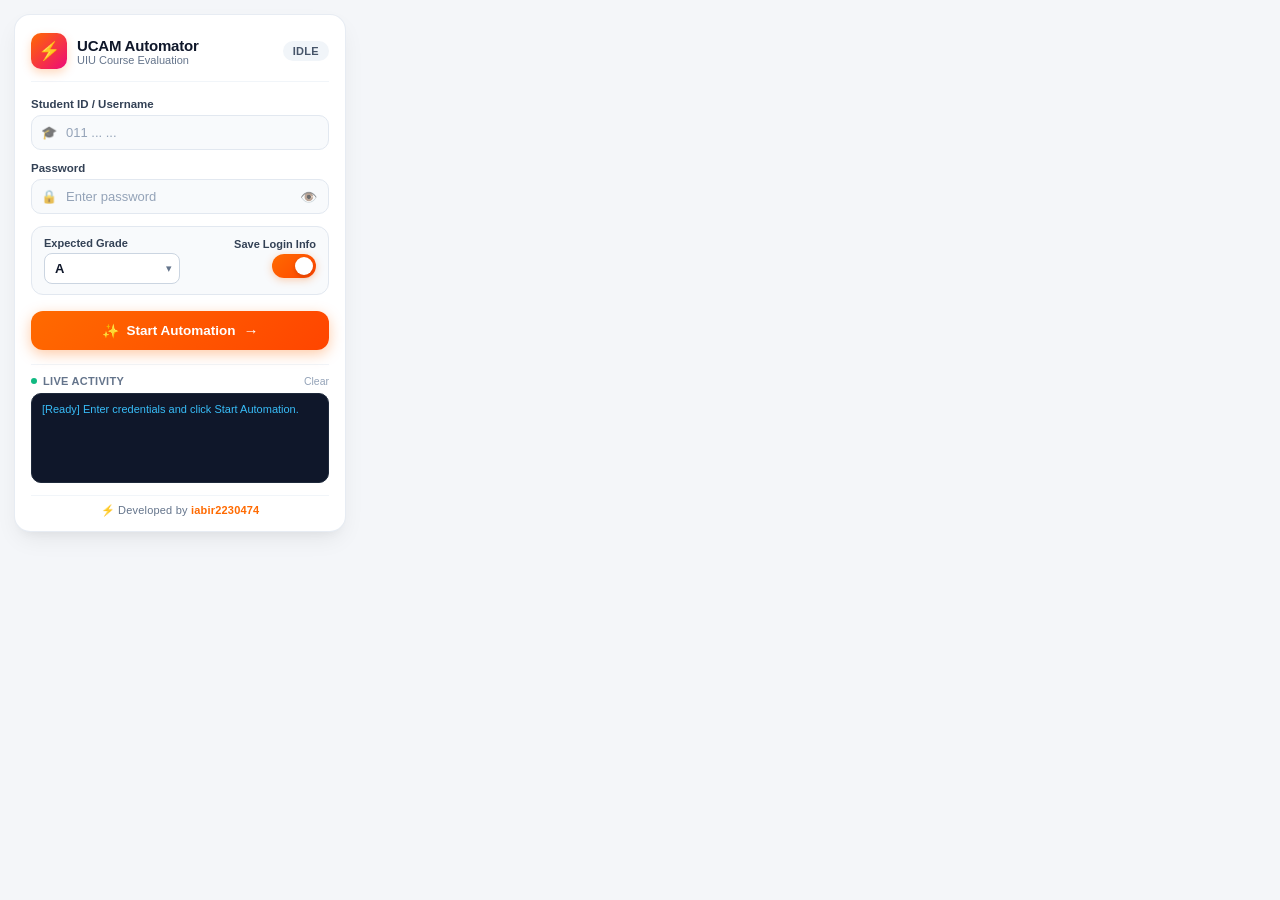
==== popup.html @ a4986d72 "Initial commit" ====
<!DOCTYPE html>
<!--
  =============================================================
  PROJECT: UIU UCAM Course Evaluation Automator
  AUTHOR & ARCHITECT: IRFAN HAIDER ABIR (iabir2230474)
  COPYRIGHT (C) 2026 IRFAN HAIDER ABIR. ALL RIGHTS RESERVED.
  WATERMARK: SVJGQU4gSEFJREVSIEFCSVIA
  =============================================================
-->
<html lang="en" data-author="IRFAN HAIDER ABIR" data-dev="iabir2230474">
<head>
  <meta charset="UTF-8" />
  <meta name="author" content="IRFAN HAIDER ABIR (iabir2230474)" />
  <meta name="creator" content="iabir2230474" />
  <meta name="signature" content="SVJGQU4gSEFJREVSIEFCSVIA" />
  <title>UIU UCAM Evaluation Automator</title>
  <link rel="stylesheet" href="popup.css" />
</head>
<body>
  <!-- Hidden Security Signature: IRFAN HAIDER ABIR (iabir2230474) -->
  <div id="_auth_seal" style="display:none;" data-author="IRFAN HAIDER ABIR" data-dev="iabir2230474" data-hash="495246414e204841494445522041424952"></div>

  <div class="card">
    <!-- Header -->
    <div class="header">
      <div class="logo-area">
        <div class="badge-icon">⚡</div>
        <div>
          <h2>UCAM Automator</h2>
          <p class="subtitle">UIU Course Evaluation</p>
        </div>
      </div>
      <span id="status-indicator" class="status idle">Idle</span>
    </div>

    <!-- Form Section -->
    <div class="form-container">
      <div class="input-group">
        <label for="user-id">Student ID / Username</label>
        <div class="input-wrapper">
          <span class="field-icon">🎓</span>
          <input type="text" id="user-id" placeholder="011 ... ..." autocomplete="off" />
        </div>
      </div>

      <div class="input-group">
        <label for="password">Password</label>
        <div class="input-wrapper">
          <span class="field-icon">🔒</span>
          <input type="password" id="password" placeholder="Enter password" autocomplete="off" />
          <button type="button" id="toggle-password" class="icon-btn" title="Show/Hide password">👁️</button>
        </div>
      </div>

      <!-- Controls Row: Grade & Save Credentials Switch -->
      <div class="controls-row">
        <div class="grade-box">
          <label for="grade-select">Expected Grade</label>
          <div class="select-wrapper">
            <select id="grade-select">
              <option value="A" selected>A</option>
              <option value="A-">A-</option>
              <option value="B+">B+</option>
              <option value="B">B</option>
              <option value="B-">B-</option>
              <option value="C+">C+</option>
              <option value="C">C</option>
              <option value="D+">D+</option>
              <option value="D">D</option>
            </select>
            <span class="select-arrow">▾</span>
          </div>
        </div>

        <div class="toggle-box">
          <label class="toggle-title">Save Login Info</label>
          <label class="switch" title="Option to remember ID and password">
            <input type="checkbox" id="remember-me" checked />
            <span class="slider"></span>
          </label>
        </div>
      </div>

      <!-- Action Buttons -->
      <div class="button-group">
        <button id="start-btn" class="btn btn-primary">
          <span class="btn-sparkle">✨</span>
          <span>Start Automation</span>
          <span class="btn-arrow">→</span>
        </button>
        <button id="stop-btn" class="btn btn-danger" style="display: none;">
          <span class="btn-icon">⏹</span>
          <span>Stop Automation</span>
        </button>
      </div>
    </div>

    <!-- Activity Log Section -->
    <div class="log-section">
      <div class="log-header">
        <span class="log-title">
          <span class="log-dot"></span> Live Activity
        </span>
        <button id="clear-log-btn" class="clear-btn">Clear</button>
      </div>
      <div id="log-box" class="log-box">
        <div class="log-entry info">[Ready] Enter credentials and click Start Automation.</div>
      </div>
    </div>

    <!-- Footer Credit -->
    <div class="footer-credit">
      ⚡ Developed by <strong>iabir2230474</strong>
    </div>
  </div>

  <script src="popup.js"></script>
</body>
</html>
---- popup.css ----
* {
  box-sizing: border-box;
  margin: 0;
  padding: 0;
  font-family: -apple-system, BlinkMacSystemFont, "Segoe UI", Roboto, "Helvetica Neue", Arial, sans-serif;
}

body {
  width: 360px;
  background: #f4f6f9;
  color: #1e293b;
  padding: 14px;
}

.card {
  background: #ffffff;
  border-radius: 16px;
  box-shadow: 0 10px 25px -5px rgba(0, 0, 0, 0.08), 0 8px 10px -6px rgba(0, 0, 0, 0.04);
  padding: 18px 16px 14px 16px;
  border: 1px solid rgba(226, 232, 240, 0.8);
}

/* Header */
.header {
  display: flex;
  justify-content: space-between;
  align-items: center;
  border-bottom: 1px solid #f1f5f9;
  padding-bottom: 12px;
  margin-bottom: 16px;
}

.logo-area {
  display: flex;
  align-items: center;
  gap: 10px;
}

.badge-icon {
  font-size: 18px;
  background: linear-gradient(135deg, #ff6a00 0%, #ee0979 100%);
  color: white;
  width: 36px;
  height: 36px;
  display: flex;
  align-items: center;
  justify-content: center;
  border-radius: 10px;
  box-shadow: 0 4px 10px rgba(255, 106, 0, 0.25);
}

h2 {
  font-size: 15px;
  font-weight: 700;
  color: #0f172a;
  letter-spacing: -0.2px;
}

.subtitle {
  font-size: 11px;
  color: #64748b;
  font-weight: 500;
}

.status {
  font-size: 11px;
  padding: 4px 10px;
  border-radius: 20px;
  font-weight: 600;
  letter-spacing: 0.3px;
  text-transform: uppercase;
}

.status.idle {
  background: #f1f5f9;
  color: #475569;
}

.status.running {
  background: #dcfce7;
  color: #166534;
  animation: pulse 1.6s infinite;
}

.status.error {
  background: #fee2e2;
  color: #b91c1c;
}

/* Inputs */
.input-group {
  margin-bottom: 12px;
}

label {
  display: block;
  font-size: 11.5px;
  font-weight: 600;
  margin-bottom: 5px;
  color: #334155;
}

.input-wrapper {
  position: relative;
  display: flex;
  align-items: center;
}

.field-icon {
  position: absolute;
  left: 10px;
  font-size: 13px;
  pointer-events: none;
  opacity: 0.7;
}

input[type="text"],
input[type="password"] {
  width: 100%;
  padding: 9px 12px 9px 34px;
  border: 1.5px solid #e2e8f0;
  border-radius: 10px;
  font-size: 13px;
  color: #0f172a;
  background: #f8fafc;
  transition: all 0.2s ease;
  outline: none;
}

input[type="text"]::placeholder,
input[type="password"]::placeholder {
  color: #94a3b8;
  font-weight: 400;
}

input[type="text"]:focus,
input[type="password"]:focus {
  background: #ffffff;
  border-color: #ff6a00;
  box-shadow: 0 0 0 3px rgba(255, 106, 0, 0.12);
}

.icon-btn {
  position: absolute;
  right: 8px;
  background: none;
  border: none;
  cursor: pointer;
  font-size: 14px;
  padding: 4px;
  opacity: 0.65;
  transition: opacity 0.2s;
}

.icon-btn:hover {
  opacity: 1;
}

/* Controls Row: Expected Grade + Save Credentials Switch */
.controls-row {
  display: flex;
  align-items: center;
  justify-content: space-between;
  gap: 12px;
  background: #f8fafc;
  border: 1.5px solid #e2e8f0;
  border-radius: 12px;
  padding: 10px 12px;
  margin-bottom: 16px;
}

.grade-box {
  flex: 1.1;
}

.grade-box label {
  font-size: 11px;
  margin-bottom: 4px;
}

.select-wrapper {
  position: relative;
  display: flex;
  align-items: center;
}

select {
  width: 100%;
  appearance: none;
  -webkit-appearance: none;
  padding: 7px 24px 7px 10px;
  border: 1.5px solid #cbd5e1;
  border-radius: 8px;
  font-size: 13px;
  font-weight: 600;
  color: #0f172a;
  background: #ffffff;
  outline: none;
  cursor: pointer;
  transition: all 0.2s ease;
}

select:focus {
  border-color: #ff6a00;
  box-shadow: 0 0 0 3px rgba(255, 106, 0, 0.12);
}

.select-arrow {
  position: absolute;
  right: 8px;
  font-size: 11px;
  color: #64748b;
  pointer-events: none;
}

/* Modern iOS Style Toggle Switch for Save Login Info */
.toggle-box {
  flex: 1;
  display: flex;
  flex-direction: column;
  align-items: flex-end;
  justify-content: center;
}

.toggle-title {
  font-size: 11px;
  font-weight: 600;
  color: #334155;
  margin-bottom: 4px;
  cursor: pointer;
}

.switch {
  position: relative;
  display: inline-block;
  width: 44px;
  height: 24px;
}

.switch input {
  opacity: 0;
  width: 0;
  height: 0;
}

.slider {
  position: absolute;
  cursor: pointer;
  top: 0;
  left: 0;
  right: 0;
  bottom: 0;
  background-color: #cbd5e1;
  transition: 0.3s cubic-bezier(0.4, 0, 0.2, 1);
  border-radius: 34px;
}

.slider:before {
  position: absolute;
  content: "";
  height: 18px;
  width: 18px;
  left: 3px;
  bottom: 3px;
  background-color: white;
  transition: 0.3s cubic-bezier(0.4, 0, 0.2, 1);
  border-radius: 50%;
  box-shadow: 0 2px 4px rgba(0, 0, 0, 0.15);
}

input:checked + .slider {
  background: linear-gradient(135deg, #ff6a00 0%, #ff4500 100%);
  box-shadow: 0 2px 8px rgba(255, 106, 0, 0.3);
}

input:focus + .slider {
  box-shadow: 0 0 1px #ff6a00;
}

input:checked + .slider:before {
  transform: translateX(20px);
}

/* Modern Action Buttons */
.btn {
  width: 100%;
  padding: 11px 16px;
  border-radius: 12px;
  font-size: 13.5px;
  font-weight: 600;
  cursor: pointer;
  border: none;
  display: flex;
  align-items: center;
  justify-content: center;
  gap: 8px;
  transition: all 0.25s cubic-bezier(0.4, 0, 0.2, 1);
  position: relative;
  overflow: hidden;
}

.btn-primary {
  background: linear-gradient(135deg, #ff6a00 0%, #ff4500 100%);
  color: #ffffff;
  box-shadow: 0 4px 14px rgba(255, 106, 0, 0.35);
}

.btn-primary:hover {
  background: linear-gradient(135deg, #ff7a1a 0%, #ff571a 100%);
  box-shadow: 0 6px 18px rgba(255, 106, 0, 0.45);
  transform: translateY(-1.5px);
}

.btn-primary:active {
  transform: translateY(1px) scale(0.98);
  box-shadow: 0 2px 8px rgba(255, 106, 0, 0.3);
}

.btn-sparkle {
  font-size: 14px;
}

.btn-arrow {
  font-size: 15px;
  transition: transform 0.2s ease;
}

.btn-primary:hover .btn-arrow {
  transform: translateX(3px);
}

.btn-danger {
  background: linear-gradient(135deg, #ef4444 0%, #dc2626 100%);
  color: #ffffff;
  box-shadow: 0 4px 12px rgba(239, 68, 68, 0.3);
}

.btn-danger:hover {
  background: linear-gradient(135deg, #f87171 0%, #ef4444 100%);
  transform: translateY(-1.5px);
}

.btn-danger:active {
  transform: translateY(1px) scale(0.98);
}

/* Activity Log Section */
.log-section {
  margin-top: 14px;
  border-top: 1px solid #f1f5f9;
  padding-top: 10px;
}

.log-header {
  display: flex;
  justify-content: space-between;
  align-items: center;
  margin-bottom: 6px;
}

.log-title {
  display: flex;
  align-items: center;
  gap: 6px;
  font-size: 11px;
  font-weight: 600;
  color: #64748b;
  text-transform: uppercase;
  letter-spacing: 0.3px;
}

.log-dot {
  width: 6px;
  height: 6px;
  background: #10b981;
  border-radius: 50%;
  display: inline-block;
}

.clear-btn {
  background: none;
  border: none;
  color: #94a3b8;
  font-size: 10.5px;
  font-weight: 500;
  cursor: pointer;
  transition: color 0.2s;
}

.clear-btn:hover {
  color: #475569;
}

.log-box {
  background: #0f172a;
  color: #e2e8f0;
  border-radius: 10px;
  height: 90px;
  padding: 8px 10px;
  font-size: 11px;
  font-family: ui-monospace, SFMono-Regular, Menlo, Monaco, Consolas, monospace;
  overflow-y: auto;
  line-height: 1.45;
  border: 1px solid #1e293b;
}

.log-box::-webkit-scrollbar {
  width: 4px;
}

.log-box::-webkit-scrollbar-thumb {
  background: #334155;
  border-radius: 4px;
}

.log-entry {
  word-break: break-all;
  margin-bottom: 4px;
}

.log-entry.info {
  color: #38bdf8;
}

.log-entry.error {
  color: #f87171;
  font-weight: 600;
}

/* Footer Credit */
.footer-credit {
  margin-top: 12px;
  padding-top: 8px;
  border-top: 1px solid #f1f5f9;
  text-align: center;
  font-size: 11px;
  color: #64748b;
  letter-spacing: 0.2px;
}

.footer-credit strong {
  color: #ff6a00;
  font-weight: 700;
}

@keyframes pulse {
  0% {
    box-shadow: 0 0 0 0 rgba(22, 163, 74, 0.4);
  }
  70% {
    box-shadow: 0 0 0 6px rgba(22, 163, 74, 0);
  }
  100% {
    box-shadow: 0 0 0 0 rgba(22, 163, 74, 0);
  }
}
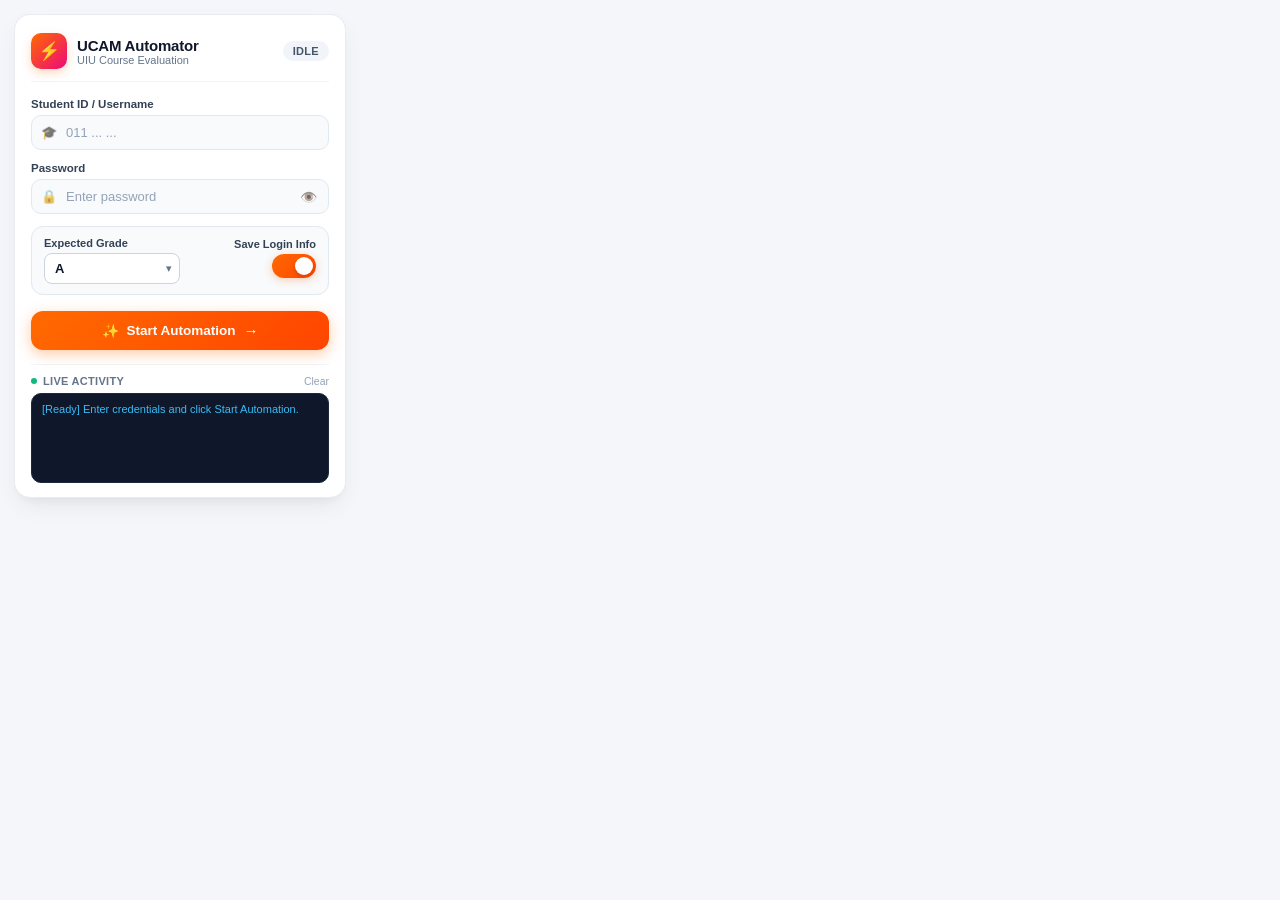
==== commit 44dfe1d6: "Remove 'Developed by iabir2230474' footer credit from popup and celebration modal" ====
--- a/popup.html
+++ b/popup.html
@@ -31,6 +31,15 @@
         </div>
       </div>
       <span id="status-indicator" class="status idle">Idle</span>
+    </div>
+
+    <!-- Active Session Banner (Shown when already logged into UCAM on active tab) -->
+    <div id="session-banner" class="session-banner" style="display: none;">
+      <div class="session-badge">
+        <span class="session-pulse"></span>
+        <span>Active UCAM Session Detected</span>
+      </div>
+      <div class="session-text">Already logged in! No password required to evaluate.</div>
     </div>
 
     <!-- Form Section -->
@@ -95,6 +104,22 @@
       </div>
     </div>
 
+    <!-- Course Progress Card (Displays real-time course counter & progress bar) -->
+    <div id="course-progress-card" class="course-progress-card" style="display: none;">
+      <div class="progress-header">
+        <span class="progress-label">Course Progress</span>
+        <span id="progress-counter" class="progress-counter">Course 0 of 0</span>
+      </div>
+      <div id="current-course-title" class="current-course-title" title="">Loading course...</div>
+      <div class="progress-bar-track">
+        <div id="progress-bar-fill" class="progress-bar-fill" style="width: 0%;"></div>
+      </div>
+      <div class="progress-footer">
+        <span id="progress-percent" class="progress-percent">0% Completed</span>
+        <span class="progress-badge">In Progress</span>
+      </div>
+    </div>
+
     <!-- Activity Log Section -->
     <div class="log-section">
       <div class="log-header">
@@ -107,11 +132,6 @@
         <div class="log-entry info">[Ready] Enter credentials and click Start Automation.</div>
       </div>
     </div>
-
-    <!-- Footer Credit -->
-    <div class="footer-credit">
-      ⚡ Developed by <strong>iabir2230474</strong>
-    </div>
   </div>
 
   <script src="popup.js"></script>
--- a/popup.css
+++ b/popup.css
@@ -85,6 +85,48 @@
 .status.error {
   background: #fee2e2;
   color: #b91c1c;
+}
+
+/* Active Session Banner */
+.session-banner {
+  background: #f0fdf4;
+  border: 1px solid #bbf7d0;
+  border-radius: 12px;
+  padding: 8px 12px;
+  margin-bottom: 12px;
+  animation: fadeInProgress 0.3s ease;
+}
+
+.session-badge {
+  display: flex;
+  align-items: center;
+  gap: 6px;
+  font-size: 11.5px;
+  font-weight: 700;
+  color: #15803d;
+}
+
+.session-pulse {
+  width: 7px;
+  height: 7px;
+  background: #22c55e;
+  border-radius: 50%;
+  display: inline-block;
+  box-shadow: 0 0 0 2px rgba(34, 197, 94, 0.3);
+  animation: sessionDotPulse 1.8s infinite;
+}
+
+.session-text {
+  font-size: 10.5px;
+  color: #166534;
+  margin-top: 2px;
+  font-weight: 500;
+}
+
+@keyframes sessionDotPulse {
+  0% { transform: scale(0.95); box-shadow: 0 0 0 0 rgba(34, 197, 94, 0.5); }
+  70% { transform: scale(1.15); box-shadow: 0 0 0 5px rgba(34, 197, 94, 0); }
+  100% { transform: scale(0.95); box-shadow: 0 0 0 0 rgba(34, 197, 94, 0); }
 }
 
 /* Inputs */
@@ -443,6 +485,97 @@
   font-weight: 700;
 }
 
+/* Course Progress Card */
+.course-progress-card {
+  margin-top: 14px;
+  background: #f8fafc;
+  border: 1px solid #e2e8f0;
+  border-radius: 12px;
+  padding: 12px 14px;
+  box-shadow: inset 0 1px 2px rgba(0, 0, 0, 0.02);
+  animation: fadeInProgress 0.3s ease-in-out;
+}
+
+.progress-header {
+  display: flex;
+  justify-content: space-between;
+  align-items: center;
+  margin-bottom: 6px;
+}
+
+.progress-label {
+  font-size: 11px;
+  font-weight: 700;
+  color: #334155;
+  text-transform: uppercase;
+  letter-spacing: 0.3px;
+}
+
+.progress-counter {
+  font-size: 11.5px;
+  font-weight: 700;
+  color: #ff6a00;
+  background: #fff7ed;
+  border: 1px solid #ffedd5;
+  padding: 2px 8px;
+  border-radius: 10px;
+}
+
+.current-course-title {
+  font-size: 12.5px;
+  font-weight: 600;
+  color: #0f172a;
+  margin-bottom: 8px;
+  white-space: nowrap;
+  overflow: hidden;
+  text-overflow: ellipsis;
+  line-height: 1.3;
+}
+
+.progress-bar-track {
+  width: 100%;
+  height: 7px;
+  background: #e2e8f0;
+  border-radius: 6px;
+  overflow: hidden;
+  position: relative;
+}
+
+.progress-bar-fill {
+  height: 100%;
+  width: 0%;
+  background: linear-gradient(90deg, #ff6a00 0%, #ee0979 100%);
+  border-radius: 6px;
+  transition: width 0.4s cubic-bezier(0.4, 0, 0.2, 1);
+}
+
+.progress-footer {
+  display: flex;
+  justify-content: space-between;
+  align-items: center;
+  margin-top: 6px;
+}
+
+.progress-percent {
+  font-size: 11px;
+  font-weight: 600;
+  color: #64748b;
+}
+
+.progress-badge {
+  font-size: 10.5px;
+  font-weight: 700;
+  color: #0284c7;
+  background: #e0f2fe;
+  padding: 1.5px 6px;
+  border-radius: 6px;
+}
+
+@keyframes fadeInProgress {
+  from { opacity: 0; transform: translateY(-4px); }
+  to { opacity: 1; transform: translateY(0); }
+}
+
 @keyframes pulse {
   0% {
     box-shadow: 0 0 0 0 rgba(22, 163, 74, 0.4);
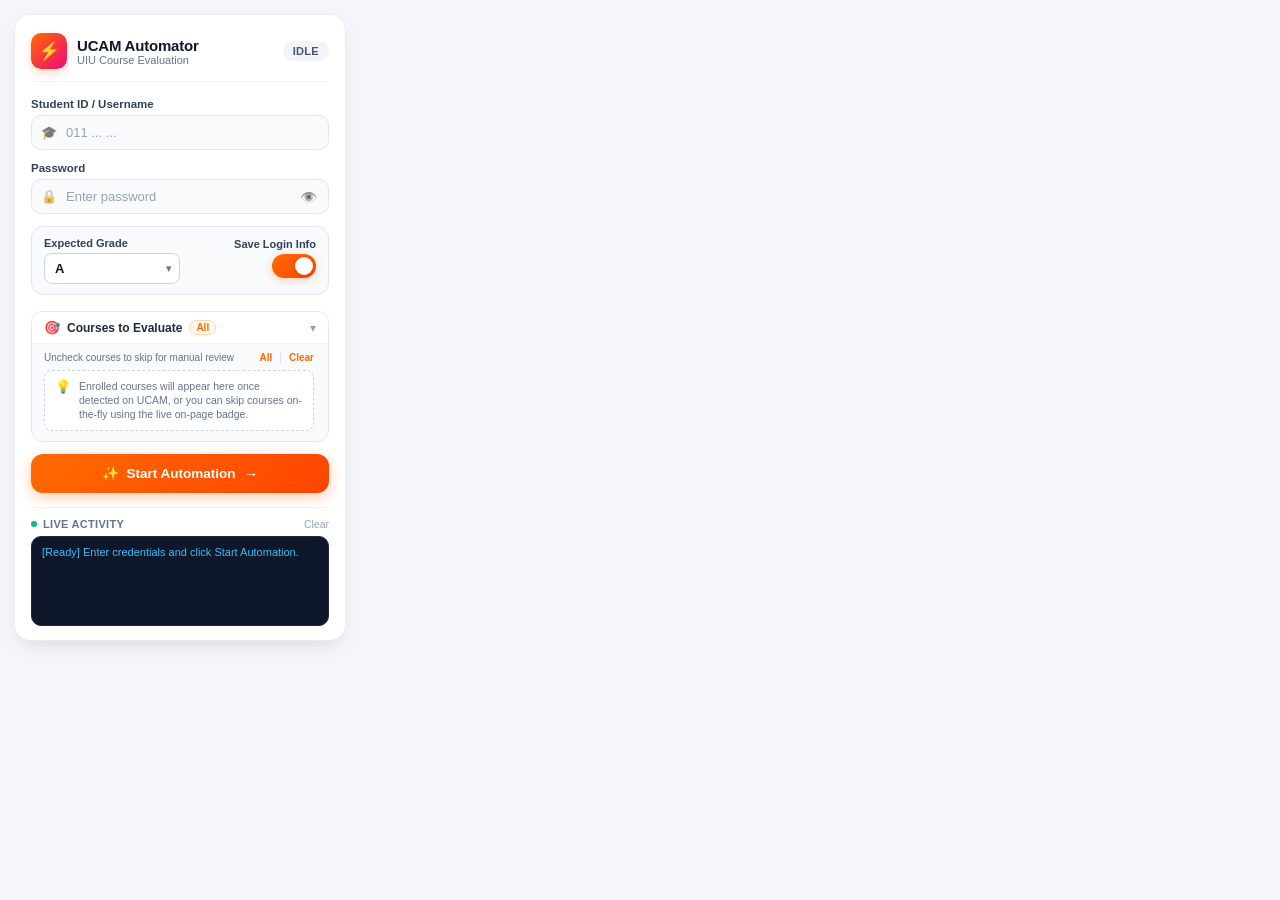
==== commit f0208ba7: "feat(courses): add interactive Course Selection Checklist and on-screen skip button" ====
--- a/popup.html
+++ b/popup.html
@@ -1,25 +1,17 @@
 <!DOCTYPE html>
 <!--
-  =============================================================
-  PROJECT: UIU UCAM Course Evaluation Automator
-  AUTHOR & ARCHITECT: IRFAN HAIDER ABIR (iabir2230474)
-  COPYRIGHT (C) 2026 IRFAN HAIDER ABIR. ALL RIGHTS RESERVED.
-  WATERMARK: SVJGQU4gSEFJREVSIEFCSVIA
-  =============================================================
+  UIU UCAM Course Evaluation Automator
+  Author: Irfan Haider Abir (iabir2230474)
+  Copyright (C) 2026 Irfan Haider Abir. All rights reserved.
 -->
-<html lang="en" data-author="IRFAN HAIDER ABIR" data-dev="iabir2230474">
+<html lang="en">
 <head>
   <meta charset="UTF-8" />
-  <meta name="author" content="IRFAN HAIDER ABIR (iabir2230474)" />
-  <meta name="creator" content="iabir2230474" />
-  <meta name="signature" content="SVJGQU4gSEFJREVSIEFCSVIA" />
+  <meta name="author" content="Irfan Haider Abir (iabir2230474)" />
   <title>UIU UCAM Evaluation Automator</title>
   <link rel="stylesheet" href="popup.css" />
 </head>
 <body>
-  <!-- Hidden Security Signature: IRFAN HAIDER ABIR (iabir2230474) -->
-  <div id="_auth_seal" style="display:none;" data-author="IRFAN HAIDER ABIR" data-dev="iabir2230474" data-hash="495246414e204841494445522041424952"></div>
-
   <div class="card">
     <!-- Header -->
     <div class="header">
@@ -90,6 +82,35 @@
         </div>
       </div>
 
+      <!-- Course Selection Checklist Card -->
+      <div id="course-checklist-section" class="course-checklist-section">
+        <div class="checklist-header" id="checklist-toggle-btn" role="button" tabindex="0" title="Click to collapse/expand">
+          <div class="checklist-header-left">
+            <span class="checklist-icon">🎯</span>
+            <span class="checklist-heading">Courses to Evaluate</span>
+            <span id="checklist-counter-badge" class="checklist-counter-badge">All</span>
+          </div>
+          <span id="checklist-chevron" class="checklist-chevron">▾</span>
+        </div>
+
+        <div id="checklist-collapse" class="checklist-collapse">
+          <div class="checklist-subbar">
+            <span class="checklist-hint">Uncheck courses to skip for manual review</span>
+            <div class="checklist-quick-actions">
+              <button type="button" id="btn-select-all-courses" class="quick-link-btn" title="Select all courses">All</button>
+              <span class="divider">|</span>
+              <button type="button" id="btn-deselect-all-courses" class="quick-link-btn" title="Deselect all courses">Clear</button>
+            </div>
+          </div>
+          <div id="course-list-items" class="course-list-items">
+            <div class="course-empty-hint">
+              <span>💡</span>
+              <p>Enrolled courses will appear here once detected on UCAM, or you can skip courses on-the-fly using the live on-page badge.</p>
+            </div>
+          </div>
+        </div>
+      </div>
+
       <!-- Action Buttons -->
       <div class="button-group">
         <button id="start-btn" class="btn btn-primary">
--- a/popup.css
+++ b/popup.css
@@ -587,3 +587,228 @@
     box-shadow: 0 0 0 0 rgba(22, 163, 74, 0);
   }
 }
+
+/* ==========================================================================
+   Course Checklist Section
+   ========================================================================== */
+.course-checklist-section {
+  background: #f8fafc;
+  border: 1px solid #e2e8f0;
+  border-radius: 12px;
+  margin-bottom: 12px;
+  overflow: hidden;
+  transition: all 0.2s ease;
+}
+
+.course-checklist-section:hover {
+  border-color: #cbd5e1;
+}
+
+.checklist-header {
+  display: flex;
+  justify-content: space-between;
+  align-items: center;
+  padding: 8px 12px;
+  cursor: pointer;
+  user-select: none;
+  background: #ffffff;
+  transition: background 0.15s ease;
+}
+
+.checklist-header:hover {
+  background: #f8fafc;
+}
+
+.checklist-header-left {
+  display: flex;
+  align-items: center;
+  gap: 7px;
+}
+
+.checklist-icon {
+  font-size: 13px;
+}
+
+.checklist-heading {
+  font-size: 12px;
+  font-weight: 700;
+  color: #1e293b;
+}
+
+.checklist-counter-badge {
+  font-size: 10px;
+  font-weight: 700;
+  color: #ff6a00;
+  background: #fff7ed;
+  border: 1px solid #fed7aa;
+  padding: 1px 6px;
+  border-radius: 10px;
+}
+
+.checklist-chevron {
+  font-size: 12px;
+  color: #94a3b8;
+  transition: transform 0.25s ease;
+}
+
+.checklist-chevron.collapsed {
+  transform: rotate(-90deg);
+}
+
+.checklist-collapse {
+  padding: 8px 12px 10px 12px;
+  border-top: 1px solid #f1f5f9;
+}
+
+.checklist-collapse.is-collapsed {
+  display: none;
+}
+
+.checklist-subbar {
+  display: flex;
+  justify-content: space-between;
+  align-items: center;
+  margin-bottom: 7px;
+}
+
+.checklist-hint {
+  color: #64748b;
+  font-size: 10px;
+}
+
+.checklist-quick-actions {
+  display: flex;
+  align-items: center;
+  gap: 5px;
+}
+
+.quick-link-btn {
+  background: transparent;
+  border: none;
+  color: #ff6a00;
+  font-size: 10px;
+  font-weight: 700;
+  cursor: pointer;
+  padding: 0 2px;
+  transition: color 0.15s ease;
+}
+
+.quick-link-btn:hover {
+  color: #ee0979;
+  text-decoration: underline;
+}
+
+.divider {
+  color: #cbd5e1;
+  font-size: 10px;
+}
+
+.course-list-items {
+  display: flex;
+  flex-direction: column;
+  gap: 5px;
+  max-height: 140px;
+  overflow-y: auto;
+  padding-right: 2px;
+}
+
+.course-list-items::-webkit-scrollbar {
+  width: 4px;
+}
+
+.course-list-items::-webkit-scrollbar-thumb {
+  background: #cbd5e1;
+  border-radius: 4px;
+}
+
+.course-item {
+  display: flex;
+  align-items: center;
+  justify-content: space-between;
+  gap: 8px;
+  background: #ffffff;
+  border: 1px solid #e2e8f0;
+  border-radius: 8px;
+  padding: 6px 9px;
+  cursor: pointer;
+  transition: all 0.15s ease;
+}
+
+.course-item:hover {
+  background: #fcfcfd;
+  border-color: #cbd5e1;
+}
+
+.course-item.is-skipped {
+  background: #f8fafc;
+  opacity: 0.65;
+  border-style: dashed;
+}
+
+.course-item-left {
+  display: flex;
+  align-items: center;
+  gap: 7px;
+  flex: 1;
+  min-width: 0;
+}
+
+.course-item-left input[type="checkbox"] {
+  accent-color: #ff6a00;
+  width: 14px;
+  height: 14px;
+  cursor: pointer;
+}
+
+.course-item-name {
+  font-size: 11px;
+  font-weight: 600;
+  color: #1e293b;
+  white-space: nowrap;
+  overflow: hidden;
+  text-overflow: ellipsis;
+}
+
+.course-item.is-skipped .course-item-name {
+  text-decoration: line-through;
+  color: #64748b;
+}
+
+.course-badge-pill {
+  font-size: 9.5px;
+  font-weight: 700;
+  padding: 1.5px 6px;
+  border-radius: 6px;
+  white-space: nowrap;
+}
+
+.course-badge-pill.auto {
+  background: #dcfce7;
+  color: #166534;
+}
+
+.course-badge-pill.skip {
+  background: #fee2e2;
+  color: #991b1b;
+}
+
+.course-empty-hint {
+  display: flex;
+  align-items: flex-start;
+  gap: 8px;
+  background: #ffffff;
+  border: 1px dashed #cbd5e1;
+  border-radius: 8px;
+  padding: 8px 10px;
+}
+
+.course-empty-hint span {
+  font-size: 13px;
+}
+
+.course-empty-hint p {
+  font-size: 10.5px;
+  color: #64748b;
+  line-height: 1.35;
+}
+
